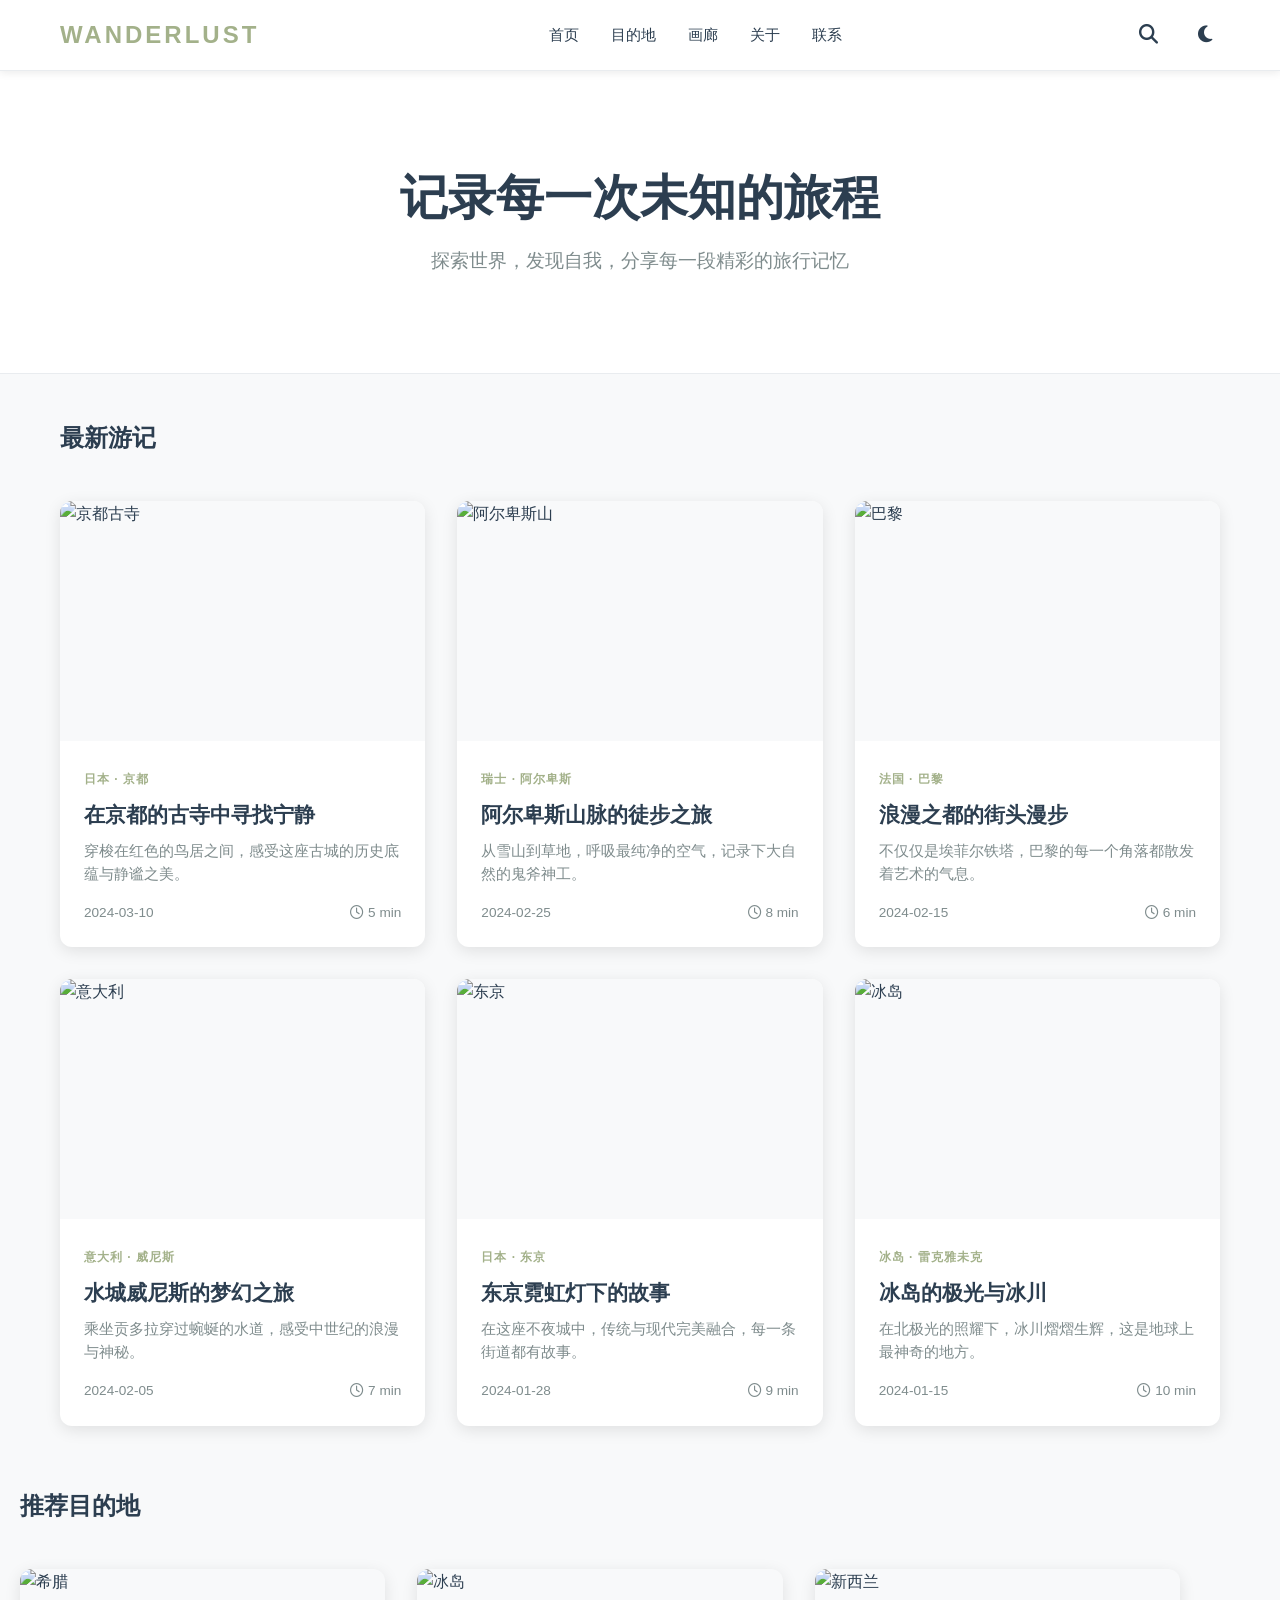
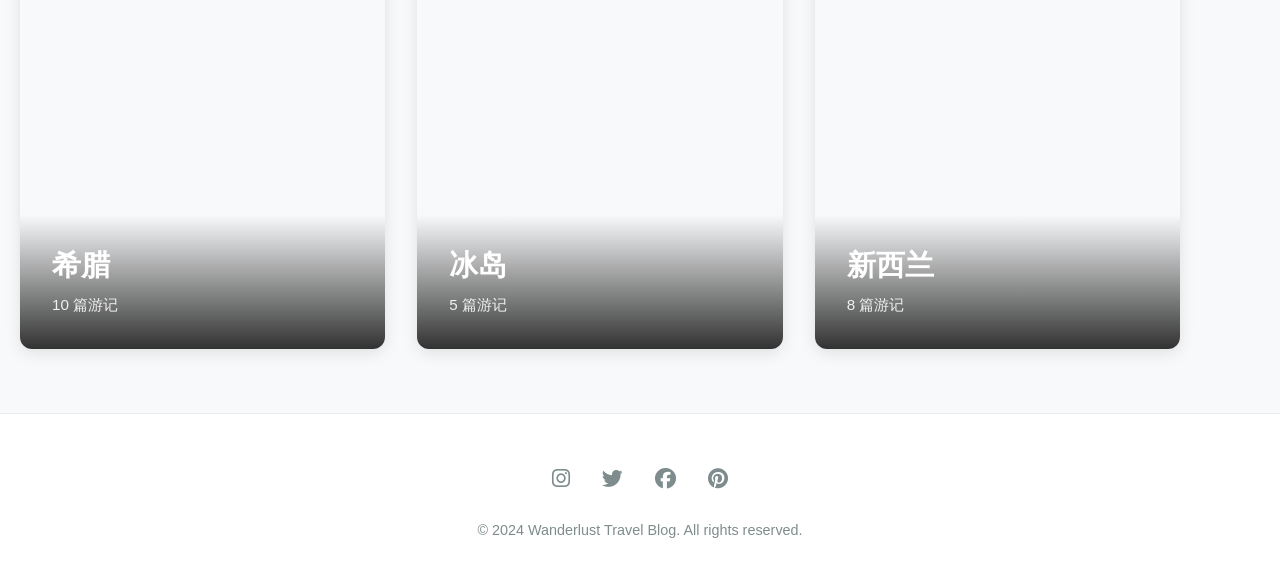
==== index.html @ c38ecd41 "Add files via upload" ====
<!DOCTYPE html>
<html lang="zh-CN">
<head>
    <meta charset="UTF-8">
    <meta name="viewport" content="width=device-width, initial-scale=1.0">
    <meta name="description" content="心之所向 - 个人旅行博客，分享全球旅行游记、攻略和精美照片。">
    <title>心之所向 - 旅行博客</title>
    <link rel="stylesheet" href="css/style.css">
    <link rel="stylesheet" href="https://cdnjs.cloudflare.com/ajax/libs/font-awesome/6.4.0/css/all.min.css">
</head>
<body>
    <!-- Header & Navigation -->
    <header>
        <div class="container">
            <nav>
                <div class="logo">WANDERLUST</div>
                <ul class="nav-menu">
                    <li><a href="index.html">首页</a></li>
                    <li><a href="destinations.html">目的地</a></li>
                    <li><a href="gallery.html">画廊</a></li>
                    <li><a href="about.html">关于</a></li>
                    <li><a href="contact.html">联系</a></li>
                </ul>
                <div class="nav-actions">
                    <button class="nav-btn" id="search-toggle" title="搜索">
                        <i class="fas fa-search"></i>
                    </button>
                    <button class="nav-btn" id="theme-toggle" title="切换主题">
                        <i class="fas fa-moon"></i>
                    </button>
                </div>
            </nav>
        </div>
    </header>

    <!-- Hero Section -->
    <section class="hero">
        <div class="container">
            <h1>记录每一次未知的旅程</h1>
            <p>探索世界，发现自我，分享每一段精彩的旅行记忆</p>
        </div>
    </section>

    <!-- Main Content -->
    <main>
        <!-- Latest Articles -->
        <section class="container">
            <h2 style="margin-top: 3rem; margin-bottom: 2rem;">最新游记</h2>
            <div class="grid" id="articles-grid">
                <!-- Article 1 -->
                <article class="card">
                    <a href="post/article.html">
                        <div class="card-image">
                            <img src="https://images.unsplash.com/photo-1506744038136-46273834b3fb?auto=format&fit=crop&w=800&q=80" alt="京都古寺">
                        </div>
                        <div class="card-content">
                            <span class="card-tag">日本 · 京都</span>
                            <h3 class="card-title">在京都的古寺中寻找宁静</h3>
                            <p class="card-desc">穿梭在红色的鸟居之间，感受这座古城的历史底蕴与静谧之美。</p>
                            <div class="card-meta">
                                <span>2024-03-10</span>
                                <span><i class="far fa-clock"></i> 5 min</span>
                            </div>
                        </div>
                    </a>
                </article>

                <!-- Article 2 -->
                <article class="card">
                    <a href="post/article.html">
                        <div class="card-image">
                            <img src="https://images.unsplash.com/photo-1476514525535-07fb3b4ae5f1?auto=format&fit=crop&w=800&q=80" alt="阿尔卑斯山">
                        </div>
                        <div class="card-content">
                            <span class="card-tag">瑞士 · 阿尔卑斯</span>
                            <h3 class="card-title">阿尔卑斯山脉的徒步之旅</h3>
                            <p class="card-desc">从雪山到草地，呼吸最纯净的空气，记录下大自然的鬼斧神工。</p>
                            <div class="card-meta">
                                <span>2024-02-25</span>
                                <span><i class="far fa-clock"></i> 8 min</span>
                            </div>
                        </div>
                    </a>
                </article>

                <!-- Article 3 -->
                <article class="card">
                    <a href="post/article.html">
                        <div class="card-image">
                            <img src="https://images.unsplash.com/photo-1502602898657-3e91760cbb34?auto=format&fit=crop&w=800&q=80" alt="巴黎">
                        </div>
                        <div class="card-content">
                            <span class="card-tag">法国 · 巴黎</span>
                            <h3 class="card-title">浪漫之都的街头漫步</h3>
                            <p class="card-desc">不仅仅是埃菲尔铁塔，巴黎的每一个角落都散发着艺术的气息。</p>
                            <div class="card-meta">
                                <span>2024-02-15</span>
                                <span><i class="far fa-clock"></i> 6 min</span>
                            </div>
                        </div>
                    </a>
                </article>

                <!-- Article 4 -->
                <article class="card">
                    <a href="post/article.html">
                        <div class="card-image">
                            <img src="https://images.unsplash.com/photo-1523906834658-6e24ef2386f9?auto=format&fit=crop&w=800&q=80" alt="意大利">
                        </div>
                        <div class="card-content">
                            <span class="card-tag">意大利 · 威尼斯</span>
                            <h3 class="card-title">水城威尼斯的梦幻之旅</h3>
                            <p class="card-desc">乘坐贡多拉穿过蜿蜒的水道，感受中世纪的浪漫与神秘。</p>
                            <div class="card-meta">
                                <span>2024-02-05</span>
                                <span><i class="far fa-clock"></i> 7 min</span>
                            </div>
                        </div>
                    </a>
                </article>

                <!-- Article 5 -->
                <article class="card">
                    <a href="post/article.html">
                        <div class="card-image">
                            <img src="https://images.unsplash.com/photo-1493976040374-85c8e12f0c0e?auto=format&fit=crop&w=800&q=80" alt="东京">
                        </div>
                        <div class="card-content">
                            <span class="card-tag">日本 · 东京</span>
                            <h3 class="card-title">东京霓虹灯下的故事</h3>
                            <p class="card-desc">在这座不夜城中，传统与现代完美融合，每一条街道都有故事。</p>
                            <div class="card-meta">
                                <span>2024-01-28</span>
                                <span><i class="far fa-clock"></i> 9 min</span>
                            </div>
                        </div>
                    </a>
                </article>

                <!-- Article 6 -->
                <article class="card">
                    <a href="post/article.html">
                        <div class="card-image">
                            <img src="https://images.unsplash.com/photo-1516483638261-f4dbaf036963?auto=format&fit=crop&w=800&q=80" alt="冰岛">
                        </div>
                        <div class="card-content">
                            <span class="card-tag">冰岛 · 雷克雅未克</span>
                            <h3 class="card-title">冰岛的极光与冰川</h3>
                            <p class="card-desc">在北极光的照耀下，冰川熠熠生辉，这是地球上最神奇的地方。</p>
                            <div class="card-meta">
                                <span>2024-01-15</span>
                                <span><i class="far fa-clock"></i> 10 min</span>
                            </div>
                        </div>
                    </a>
                </article>
            </div>
        </section>

        <!-- Featured Destinations -->
        <section class="container" style="margin: 4rem 0;">
            <h2 style="margin-bottom: 2rem;">推荐目的地</h2>
            <div class="grid">
                <div class="destination-card">
                    <img src="https://images.unsplash.com/photo-1533105079780-92b9be482077?auto=format&fit=crop&w=800&q=80" alt="希腊">
                    <div class="destination-overlay">
                        <h3>希腊</h3>
                        <p>10 篇游记</p>
                    </div>
                </div>
                <div class="destination-card">
                    <img src="https://images.unsplash.com/photo-1504280390367-361c6d9f38f4?auto=format&fit=crop&w=800&q=80" alt="冰岛">
                    <div class="destination-overlay">
                        <h3>冰岛</h3>
                        <p>5 篇游记</p>
                    </div>
                </div>
                <div class="destination-card">
                    <img src="https://images.unsplash.com/photo-1501785888041-af3ef285b470?auto=format&fit=crop&w=800&q=80" alt="新西兰">
                    <div class="destination-overlay">
                        <h3>新西兰</h3>
                        <p>8 篇游记</p>
                    </div>
                </div>
            </div>
        </section>
    </main>

    <!-- Search Modal -->
    <div class="search-modal" id="search-modal">
        <div class="search-modal-content">
            <input type="text" class="search-input" id="search-input" placeholder="搜索文章、目的地...">
            <div class="search-results" id="search-results"></div>
        </div>
    </div>

    <!-- Footer -->
    <footer>
        <div class="container">
            <div class="footer-content">
                <div class="footer-links">
                    <a href="#" title="Instagram"><i class="fab fa-instagram"></i></a>
                    <a href="#" title="Twitter"><i class="fab fa-twitter"></i></a>
                    <a href="#" title="Facebook"><i class="fab fa-facebook"></i></a>
                    <a href="#" title="Pinterest"><i class="fab fa-pinterest"></i></a>
                </div>
                <p class="footer-copyright">&copy; 2024 Wanderlust Travel Blog. All rights reserved.</p>
            </div>
        </div>
    </footer>

    <script src="js/main.js"></script>
</body>
</html>
---- css/style.css ----
/* ============================================
   Travel Blog - Morandi Color Palette
   Light Mode: Soft grays, sage greens, dusty roses
   Dark Mode: Deep grays with warm accents
   ============================================ */

:root {
  /* Light Mode Colors */
  --bg-primary: #f8f9fa;
  --bg-secondary: #ffffff;
  --text-primary: #2c3e50;
  --text-secondary: #7f8c8d;
  --accent-main: #a3b18a;
  --accent-alt: #b5838d;
  --border-color: #e9ecef;
  --shadow-sm: 0 2px 8px rgba(0, 0, 0, 0.08);
  --shadow-md: 0 4px 16px rgba(0, 0, 0, 0.1);
  --shadow-lg: 0 8px 32px rgba(0, 0, 0, 0.12);
}

[data-theme="dark"] {
  /* Dark Mode Colors */
  --bg-primary: #0f1419;
  --bg-secondary: #1a1f2e;
  --text-primary: #e8eaed;
  --text-secondary: #9ca3af;
  --accent-main: #84a59d;
  --accent-alt: #c9a87c;
  --border-color: #2d3748;
  --shadow-sm: 0 2px 8px rgba(0, 0, 0, 0.3);
  --shadow-md: 0 4px 16px rgba(0, 0, 0, 0.4);
  --shadow-lg: 0 8px 32px rgba(0, 0, 0, 0.5);
}

* {
  margin: 0;
  padding: 0;
  box-sizing: border-box;
}

html {
  scroll-behavior: smooth;
}

body {
  font-family: -apple-system, BlinkMacSystemFont, 'Segoe UI', 'PingFang SC', 'Hiragino Sans GB', 'Microsoft YaHei', sans-serif;
  background-color: var(--bg-primary);
  color: var(--text-primary);
  line-height: 1.6;
  transition: background-color 0.3s ease, color 0.3s ease;
}

a {
  color: inherit;
  text-decoration: none;
  transition: color 0.3s ease;
}

a:hover {
  color: var(--accent-main);
}

img {
  max-width: 100%;
  height: auto;
  display: block;
}

ul, ol {
  list-style: none;
}

h1, h2, h3, h4, h5, h6 {
  line-height: 1.3;
  margin-bottom: 1rem;
}

p {
  margin-bottom: 1rem;
}

/* ============================================
   Container & Layout
   ============================================ */

.container {
  max-width: 1200px;
  margin: 0 auto;
  padding: 0 20px;
}

.container-narrow {
  max-width: 800px;
  margin: 0 auto;
  padding: 0 20px;
}

/* ============================================
   Header & Navigation
   ============================================ */

header {
  position: sticky;
  top: 0;
  z-index: 1000;
  background: var(--bg-secondary);
  border-bottom: 1px solid var(--border-color);
  backdrop-filter: blur(10px);
  box-shadow: var(--shadow-sm);
}

nav {
  display: flex;
  justify-content: space-between;
  align-items: center;
  padding: 1rem 0;
}

.logo {
  font-size: 1.5rem;
  font-weight: 700;
  letter-spacing: 3px;
  color: var(--accent-main);
  text-transform: uppercase;
}

.nav-menu {
  display: flex;
  gap: 2rem;
}

.nav-menu a {
  font-size: 0.95rem;
  font-weight: 500;
  position: relative;
  padding-bottom: 0.25rem;
}

.nav-menu a::after {
  content: '';
  position: absolute;
  bottom: 0;
  left: 0;
  width: 0;
  height: 2px;
  background: var(--accent-main);
  transition: width 0.3s ease;
}

.nav-menu a:hover::after {
  width: 100%;
}

.nav-actions {
  display: flex;
  gap: 1.5rem;
  align-items: center;
}

.nav-btn {
  background: none;
  border: none;
  cursor: pointer;
  font-size: 1.2rem;
  color: var(--text-primary);
  transition: color 0.3s ease;
  padding: 0.5rem;
}

.nav-btn:hover {
  color: var(--accent-main);
}

/* ============================================
   Hero Section
   ============================================ */

.hero {
  padding: 6rem 0;
  text-align: center;
  background: var(--bg-secondary);
  border-bottom: 1px solid var(--border-color);
}

.hero h1 {
  font-size: 3rem;
  margin-bottom: 1rem;
  color: var(--text-primary);
}

.hero p {
  font-size: 1.2rem;
  color: var(--text-secondary);
  margin-bottom: 0;
}

/* ============================================
   Grid & Card Styles
   ============================================ */

.grid {
  display: grid;
  grid-template-columns: repeat(auto-fill, minmax(320px, 1fr));
  gap: 2rem;
  margin: 3rem 0;
}

.card {
  background: var(--bg-secondary);
  border-radius: 12px;
  overflow: hidden;
  box-shadow: var(--shadow-md);
  transition: transform 0.3s ease, box-shadow 0.3s ease;
  cursor: pointer;
}

.card:hover {
  transform: translateY(-8px);
  box-shadow: var(--shadow-lg);
}

.card-image {
  width: 100%;
  height: 240px;
  overflow: hidden;
  background: var(--bg-primary);
}

.card-image img {
  width: 100%;
  height: 100%;
  object-fit: cover;
  transition: transform 0.4s ease;
}

.card:hover .card-image img {
  transform: scale(1.08);
}

.card-content {
  padding: 1.5rem;
}

.card-tag {
  display: inline-block;
  font-size: 0.75rem;
  font-weight: 700;
  text-transform: uppercase;
  letter-spacing: 1px;
  color: var(--accent-main);
  margin-bottom: 0.75rem;
}

.card-title {
  font-size: 1.3rem;
  margin-bottom: 0.75rem;
  color: var(--text-primary);
}

.card-desc {
  font-size: 0.95rem;
  color: var(--text-secondary);
  margin-bottom: 1rem;
  line-height: 1.5;
}

.card-meta {
  font-size: 0.85rem;
  color: var(--text-secondary);
  display: flex;
  justify-content: space-between;
}

/* ============================================
   Masonry Gallery
   ============================================ */

.masonry-grid {
  display: grid;
  grid-template-columns: repeat(auto-fill, minmax(280px, 1fr));
  grid-auto-rows: 10px;
  gap: 1.5rem;
  margin: 3rem 0;
}

.masonry-item {
  background: var(--bg-secondary);
  border-radius: 12px;
  overflow: hidden;
  box-shadow: var(--shadow-md);
  transition: transform 0.3s ease, box-shadow 0.3s ease;
  cursor: pointer;
}

.masonry-item:hover {
  transform: scale(1.02);
  box-shadow: var(--shadow-lg);
}

.masonry-item img {
  width: 100%;
  height: 100%;
  object-fit: cover;
}

/* ============================================
   Article Page
   ============================================ */

.article-hero {
  height: 60vh;
  background-size: cover;
  background-position: center;
  display: flex;
  align-items: center;
  justify-content: center;
  position: relative;
  margin-bottom: 3rem;
}

.article-hero::before {
  content: '';
  position: absolute;
  top: 0;
  left: 0;
  right: 0;
  bottom: 0;
  background: rgba(0, 0, 0, 0.35);
  z-index: 1;
}

.article-hero-content {
  position: relative;
  z-index: 2;
  text-align: center;
  color: white;
  max-width: 800px;
  padding: 2rem;
}

.article-hero-content h1 {
  font-size: 2.8rem;
  margin-bottom: 1rem;
}

.article-hero-content .card-tag {
  color: rgba(255, 255, 255, 0.9);
}

.article-meta {
  font-size: 1rem;
  opacity: 0.9;
}

.article-body {
  max-width: 800px;
  margin: 0 auto;
  padding: 0 20px;
}

.article-content {
  font-size: 1.1rem;
  line-height: 1.8;
  color: var(--text-primary);
}

.article-content p {
  margin-bottom: 1.5rem;
}

.article-content h2 {
  font-size: 1.8rem;
  margin-top: 2rem;
  margin-bottom: 1rem;
  color: var(--text-primary);
}

.article-content h3 {
  font-size: 1.4rem;
  margin-top: 1.5rem;
  margin-bottom: 0.75rem;
  color: var(--text-primary);
}

.article-gallery {
  display: grid;
  grid-template-columns: repeat(2, 1fr);
  gap: 1.5rem;
  margin: 2rem 0;
  border-radius: 12px;
  overflow: hidden;
}

.article-gallery img {
  width: 100%;
  height: auto;
  border-radius: 8px;
}

.video-embed {
  position: relative;
  width: 100%;
  padding-bottom: 56.25%;
  height: 0;
  overflow: hidden;
  margin: 2rem 0;
  border-radius: 12px;
}

.video-embed iframe {
  position: absolute;
  top: 0;
  left: 0;
  width: 100%;
  height: 100%;
  border: none;
  border-radius: 12px;
}

/* ============================================
   Destination Cards
   ============================================ */

.destination-card {
  position: relative;
  height: 380px;
  border-radius: 12px;
  overflow: hidden;
  cursor: pointer;
  box-shadow: var(--shadow-md);
  transition: transform 0.3s ease;
}

.destination-card:hover {
  transform: translateY(-8px);
}

.destination-card img {
  width: 100%;
  height: 100%;
  object-fit: cover;
  transition: transform 0.4s ease;
}

.destination-card:hover img {
  transform: scale(1.1);
}

.destination-overlay {
  position: absolute;
  bottom: 0;
  left: 0;
  right: 0;
  padding: 2rem;
  background: linear-gradient(to top, rgba(0, 0, 0, 0.8), transparent);
  color: white;
  z-index: 2;
}

.destination-overlay h3 {
  font-size: 1.8rem;
  margin-bottom: 0.5rem;
}

.destination-overlay p {
  font-size: 0.95rem;
  opacity: 0.9;
  margin-bottom: 0;
}

/* ============================================
   About Section
   ============================================ */

.about-grid {
  display: grid;
  grid-template-columns: 1fr 1fr;
  gap: 3rem;
  align-items: center;
  margin: 3rem 0;
}

.about-image {
  border-radius: 12px;
  overflow: hidden;
  box-shadow: var(--shadow-lg);
}

.about-image img {
  width: 100%;
  height: auto;
}

.about-content h2 {
  font-size: 2rem;
  margin-bottom: 1.5rem;
  color: var(--accent-main);
}

.about-content p {
  font-size: 1.05rem;
  line-height: 1.8;
  margin-bottom: 1.5rem;
}

/* ============================================
   Contact Form
   ============================================ */

.contact-form-wrapper {
  max-width: 600px;
  margin: 3rem auto;
  background: var(--bg-secondary);
  padding: 2.5rem;
  border-radius: 12px;
  box-shadow: var(--shadow-md);
}

.form-group {
  margin-bottom: 1.5rem;
}

.form-group label {
  display: block;
  font-weight: 600;
  margin-bottom: 0.5rem;
  color: var(--text-primary);
}

.form-group input,
.form-group textarea {
  width: 100%;
  padding: 0.75rem;
  border: 1px solid var(--border-color);
  border-radius: 8px;
  background: var(--bg-primary);
  color: var(--text-primary);
  font-family: inherit;
  font-size: 1rem;
  transition: border-color 0.3s ease;
}

.form-group input:focus,
.form-group textarea:focus {
  outline: none;
  border-color: var(--accent-main);
  box-shadow: 0 0 0 3px rgba(163, 177, 138, 0.1);
}

.form-group textarea {
  resize: vertical;
  min-height: 150px;
}

.btn-submit {
  width: 100%;
  padding: 0.875rem;
  background: var(--accent-main);
  color: white;
  border: none;
  border-radius: 8px;
  font-size: 1rem;
  font-weight: 600;
  cursor: pointer;
  transition: background 0.3s ease, transform 0.2s ease;
}

.btn-submit:hover {
  background: var(--accent-alt);
  transform: translateY(-2px);
}

.btn-submit:active {
  transform: translateY(0);
}

/* ============================================
   Search Modal
   ============================================ */

.search-modal {
  position: fixed;
  top: 0;
  left: 0;
  width: 100%;
  height: 100%;
  background: rgba(0, 0, 0, 0.7);
  display: none;
  justify-content: center;
  align-items: center;
  z-index: 2000;
  padding: 20px;
}

.search-modal.active {
  display: flex;
}

.search-modal-content {
  background: var(--bg-secondary);
  padding: 2rem;
  border-radius: 12px;
  width: 100%;
  max-width: 600px;
  box-shadow: var(--shadow-lg);
}

.search-input {
  width: 100%;
  padding: 1rem;
  border: 2px solid var(--border-color);
  border-radius: 8px;
  font-size: 1.1rem;
  background: var(--bg-primary);
  color: var(--text-primary);
  margin-bottom: 1rem;
  transition: border-color 0.3s ease;
}

.search-input:focus {
  outline: none;
  border-color: var(--accent-main);
}

.search-results {
  max-height: 400px;
  overflow-y: auto;
}

.search-result-item {
  padding: 1rem;
  border-bottom: 1px solid var(--border-color);
  cursor: pointer;
  transition: background 0.2s ease;
}

.search-result-item:hover {
  background: var(--bg-primary);
}

/* ============================================
   Footer
   ============================================ */

footer {
  background: var(--bg-secondary);
  border-top: 1px solid var(--border-color);
  padding: 3rem 0 1.5rem;
  margin-top: 4rem;
}

.footer-content {
  text-align: center;
}

.footer-links {
  display: flex;
  justify-content: center;
  gap: 2rem;
  margin-bottom: 1.5rem;
}

.footer-links a {
  font-size: 1.3rem;
  color: var(--text-secondary);
  transition: color 0.3s ease;
}

.footer-links a:hover {
  color: var(--accent-main);
}

.footer-copyright {
  font-size: 0.9rem;
  color: var(--text-secondary);
}

/* ============================================
   Responsive Design
   ============================================ */

@media (max-width: 768px) {
  .nav-menu {
    display: none;
  }

  .hero h1 {
    font-size: 2rem;
  }

  .grid {
    grid-template-columns: 1fr;
  }

  .article-gallery {
    grid-template-columns: 1fr;
  }

  .about-grid {
    grid-template-columns: 1fr;
    gap: 2rem;
  }

  .article-hero-content h1 {
    font-size: 1.8rem;
  }

  .masonry-grid {
    grid-template-columns: repeat(2, 1fr);
  }
}

@media (max-width: 480px) {
  .logo {
    font-size: 1.2rem;
    letter-spacing: 1px;
  }

  .hero h1 {
    font-size: 1.5rem;
  }

  .hero p {
    font-size: 1rem;
  }

  .grid {
    gap: 1rem;
  }

  .masonry-grid {
    grid-template-columns: 1fr;
  }

  .contact-form-wrapper {
    padding: 1.5rem;
  }

  .article-hero-content h1 {
    font-size: 1.3rem;
  }
}

/* ============================================
   Utility Classes
   ============================================ */

.text-center {
  text-align: center;
}

.mt-1 { margin-top: 0.5rem; }
.mt-2 { margin-top: 1rem; }
.mt-3 { margin-top: 1.5rem; }
.mt-4 { margin-top: 2rem; }

.mb-1 { margin-bottom: 0.5rem; }
.mb-2 { margin-bottom: 1rem; }
.mb-3 { margin-bottom: 1.5rem; }
.mb-4 { margin-bottom: 2rem; }

.hidden {
  display: none;
}


/* ============================================
   Comments Section
   ============================================ */

.comments-section {
  margin-top: 4rem;
  padding-top: 2rem;
  border-top: 2px solid var(--border-color);
}

.comments-title {
  font-size: 1.8rem;
  margin-bottom: 2rem;
  color: var(--text-primary);
}

.comment-count {
  display: inline-block;
  background: var(--accent-main);
  color: white;
  padding: 0.25rem 0.75rem;
  border-radius: 20px;
  font-size: 0.85rem;
  margin-left: 0.5rem;
}

/* Comment Form */
.comment-form-wrapper {
  background: var(--bg-secondary);
  padding: 2rem;
  border-radius: 12px;
  box-shadow: var(--shadow-md);
  margin-bottom: 2rem;
}

.comment-form-title {
  font-size: 1.2rem;
  margin-bottom: 1.5rem;
  color: var(--text-primary);
}

.comment-form-group {
  margin-bottom: 1.5rem;
}

.comment-form-group label {
  display: block;
  font-weight: 600;
  margin-bottom: 0.5rem;
  color: var(--text-primary);
  font-size: 0.95rem;
}

.comment-form-group input,
.comment-form-group textarea {
  width: 100%;
  padding: 0.75rem;
  border: 1px solid var(--border-color);
  border-radius: 8px;
  background: var(--bg-primary);
  color: var(--text-primary);
  font-family: inherit;
  font-size: 0.95rem;
  transition: border-color 0.3s ease, box-shadow 0.3s ease;
}

.comment-form-group input:focus,
.comment-form-group textarea:focus {
  outline: none;
  border-color: var(--accent-main);
  box-shadow: 0 0 0 3px rgba(163, 177, 138, 0.1);
}

.comment-form-group textarea {
  resize: vertical;
  min-height: 120px;
}

.comment-form-row {
  display: grid;
  grid-template-columns: 1fr 1fr;
  gap: 1rem;
}

.btn-submit-comment {
  background: var(--accent-main);
  color: white;
  padding: 0.875rem 2rem;
  border: none;
  border-radius: 8px;
  font-size: 1rem;
  font-weight: 600;
  cursor: pointer;
  transition: background 0.3s ease, transform 0.2s ease;
}

.btn-submit-comment:hover {
  background: var(--accent-alt);
  transform: translateY(-2px);
}

.btn-submit-comment:active {
  transform: translateY(0);
}

/* Comments List */
.comments-list {
  margin-top: 2rem;
}

.comment-item {
  padding: 1.5rem;
  margin-bottom: 1.5rem;
  background: var(--bg-secondary);
  border-radius: 12px;
  box-shadow: var(--shadow-sm);
  border-left: 4px solid var(--accent-main);
  animation: slideIn 0.3s ease;
}

@keyframes slideIn {
  from {
    opacity: 0;
    transform: translateY(10px);
  }
  to {
    opacity: 1;
    transform: translateY(0);
  }
}

.comment-header {
  display: flex;
  justify-content: space-between;
  align-items: flex-start;
  margin-bottom: 1rem;
}

.comment-author-info {
  display: flex;
  align-items: center;
  gap: 0.75rem;
}

.comment-avatar {
  width: 40px;
  height: 40px;
  border-radius: 50%;
  background: linear-gradient(135deg, var(--accent-main), var(--accent-alt));
  display: flex;
  align-items: center;
  justify-content: center;
  color: white;
  font-weight: 700;
  font-size: 1.1rem;
}

.comment-author-name {
  font-weight: 600;
  color: var(--text-primary);
  font-size: 1rem;
}

.comment-author-email {
  font-size: 0.85rem;
  color: var(--text-secondary);
}

.comment-time {
  font-size: 0.85rem;
  color: var(--text-secondary);
}

.comment-content {
  color: var(--text-primary);
  line-height: 1.6;
  margin-bottom: 1rem;
  word-break: break-word;
}

.comment-actions {
  display: flex;
  gap: 1rem;
}

.comment-reply-btn {
  background: none;
  border: none;
  color: var(--accent-main);
  cursor: pointer;
  font-size: 0.9rem;
  font-weight: 600;
  transition: color 0.3s ease;
  padding: 0;
}

.comment-reply-btn:hover {
  color: var(--accent-alt);
}

.comment-delete-btn {
  background: none;
  border: none;
  color: #e74c3c;
  cursor: pointer;
  font-size: 0.9rem;
  font-weight: 600;
  transition: color 0.3s ease;
  padding: 0;
}

.comment-delete-btn:hover {
  color: #c0392b;
}

/* Nested Comments */
.comment-replies {
  margin-top: 1.5rem;
  padding-left: 1.5rem;
  border-left: 2px solid var(--border-color);
}

.comment-item.reply {
  margin-bottom: 1rem;
  border-left-color: var(--accent-alt);
}

/* Empty State */
.comments-empty {
  text-align: center;
  padding: 2rem;
  color: var(--text-secondary);
}

.comments-empty-icon {
  font-size: 3rem;
  margin-bottom: 1rem;
  opacity: 0.5;
}

/* Responsive */
@media (max-width: 768px) {
  .comment-form-row {
    grid-template-columns: 1fr;
  }

  .comment-header {
    flex-direction: column;
  }

  .comment-time {
    margin-top: 0.5rem;
  }

  .comment-form-wrapper {
    padding: 1.5rem;
  }

  .comment-item {
    padding: 1rem;
  }
}
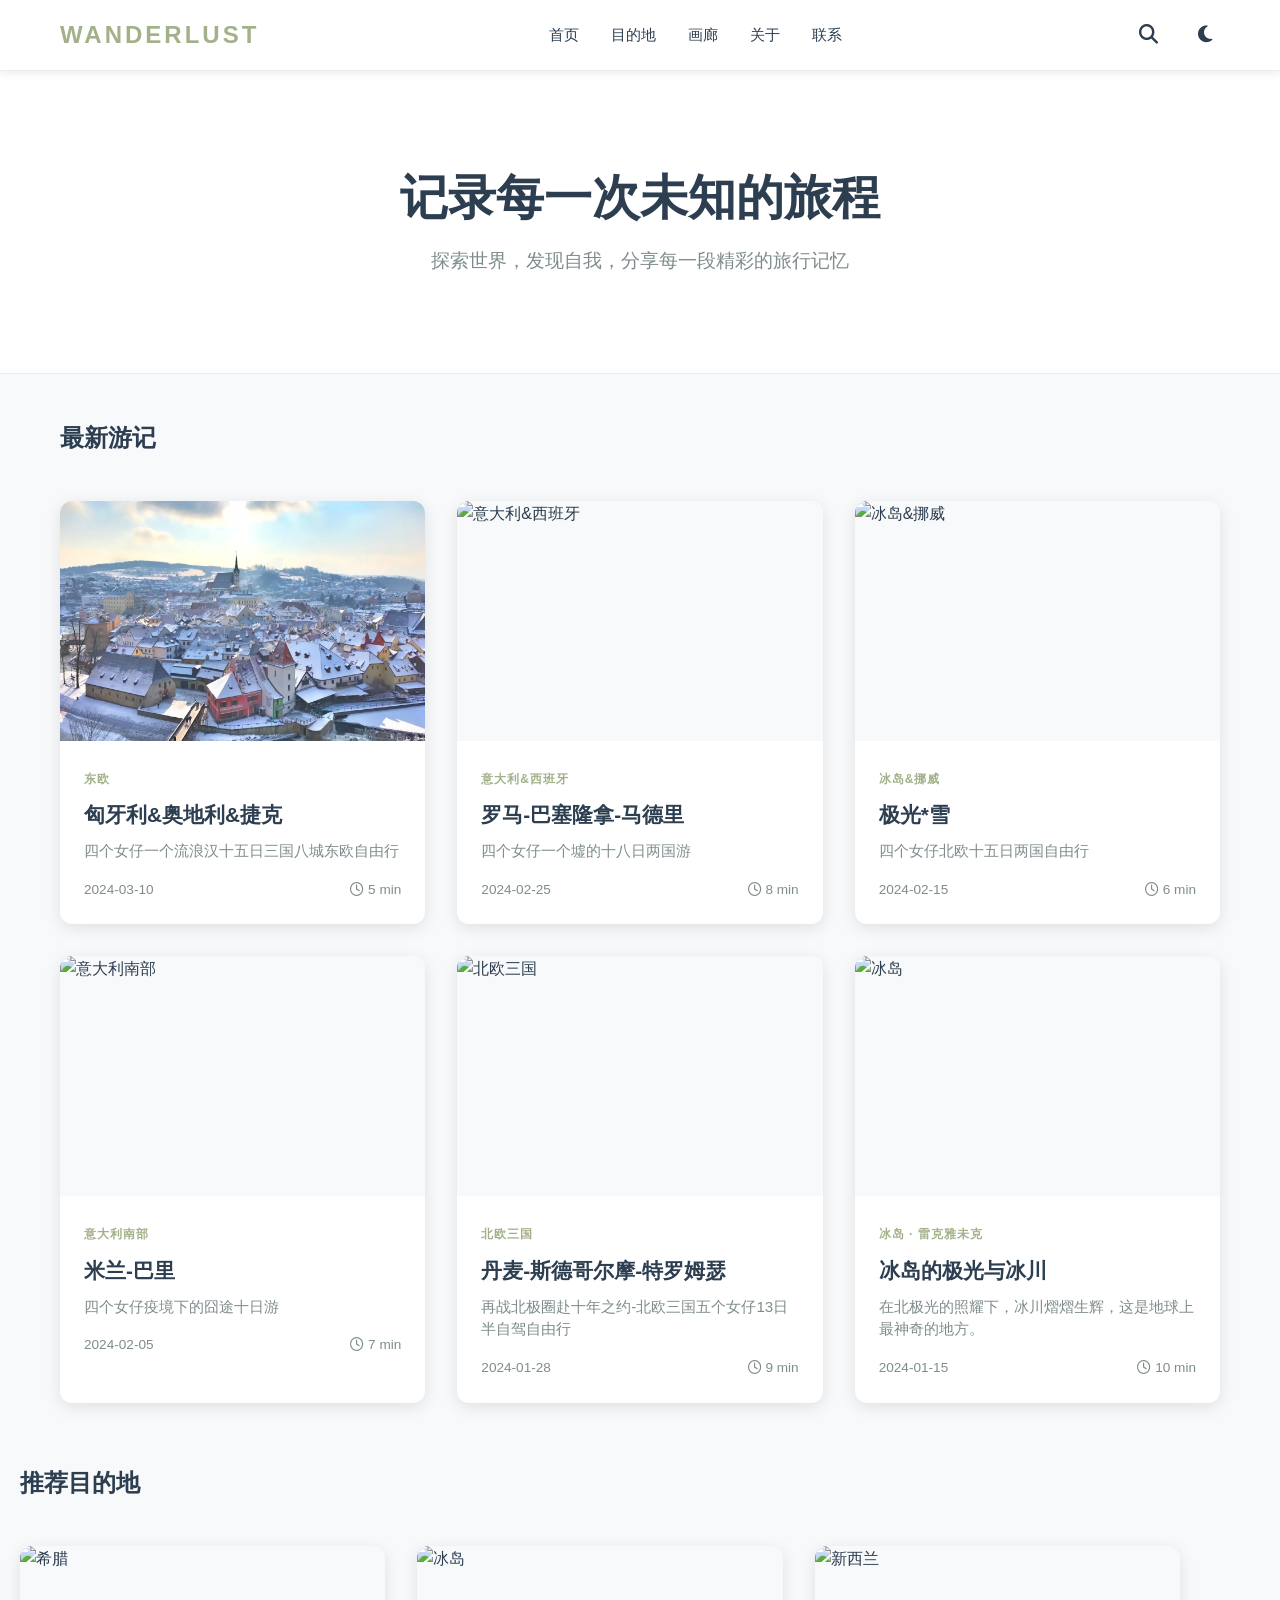
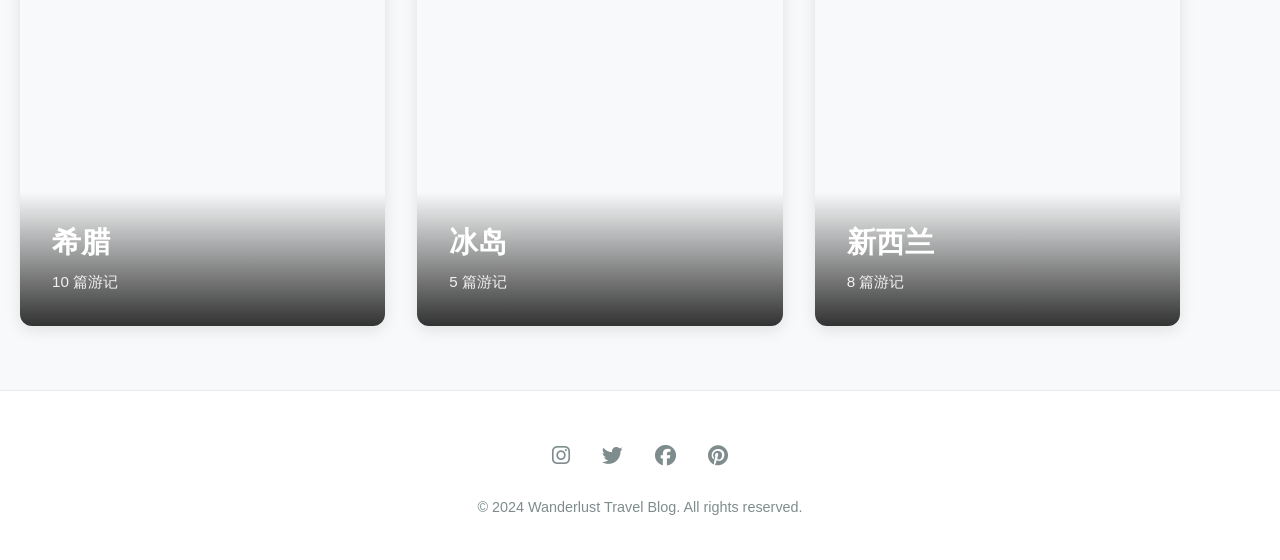
==== commit 74f43b98: "Add files via upload" ====
--- a/index.html
+++ b/index.html
@@ -3,8 +3,8 @@
 <head>
     <meta charset="UTF-8">
     <meta name="viewport" content="width=device-width, initial-scale=1.0">
-    <meta name="description" content="心之所向 - 个人旅行博客，分享全球旅行游记、攻略和精美照片。">
-    <title>心之所向 - 旅行博客</title>
+    <meta name="description" content=""Wander & Palette" 是一个源于对探索的热爱和艺术表达之喜悦的旅行博客。在这里，每一次旅程都透过创意的镜头来呈现——世界成为画布，每一个目的地都为故事增添新的色彩。">
+    <title>Wander & Palette</title>
     <link rel="stylesheet" href="css/style.css">
     <link rel="stylesheet" href="https://cdnjs.cloudflare.com/ajax/libs/font-awesome/6.4.0/css/all.min.css">
 </head>
@@ -51,12 +51,12 @@
                 <article class="card">
                     <a href="post/article.html">
                         <div class="card-image">
-                            <img src="https://images.unsplash.com/photo-1506744038136-46273834b3fb?auto=format&fit=crop&w=800&q=80" alt="京都古寺">
-                        </div>
-                        <div class="card-content">
-                            <span class="card-tag">日本 · 京都</span>
-                            <h3 class="card-title">在京都的古寺中寻找宁静</h3>
-                            <p class="card-desc">穿梭在红色的鸟居之间，感受这座古城的历史底蕴与静谧之美。</p>
+                            <img src="../images/easterneurope-trip/1trip/imagie65.jpg" alt="欧洲">
+                        </div>
+                        <div class="card-content">
+                            <span class="card-tag">东欧</span>
+                            <h3 class="card-title">匈牙利&奥地利&捷克</h3>
+                            <p class="card-desc">四个女仔一个流浪汉十五日三国八城东欧自由行</p>
                             <div class="card-meta">
                                 <span>2024-03-10</span>
                                 <span><i class="far fa-clock"></i> 5 min</span>
@@ -69,12 +69,12 @@
                 <article class="card">
                     <a href="post/article.html">
                         <div class="card-image">
-                            <img src="https://images.unsplash.com/photo-1476514525535-07fb3b4ae5f1?auto=format&fit=crop&w=800&q=80" alt="阿尔卑斯山">
-                        </div>
-                        <div class="card-content">
-                            <span class="card-tag">瑞士 · 阿尔卑斯</span>
-                            <h3 class="card-title">阿尔卑斯山脉的徒步之旅</h3>
-                            <p class="card-desc">从雪山到草地，呼吸最纯净的空气，记录下大自然的鬼斧神工。</p>
+                            <img src="https://images.unsplash.com/photo-1476514525535-07fb3b4ae5f1?auto=format&fit=crop&w=800&q=80" alt="意大利&西班牙">
+                        </div>
+                        <div class="card-content">
+                            <span class="card-tag">意大利&西班牙</span>
+                            <h3 class="card-title">罗马-巴塞隆拿-马德里</h3>
+                            <p class="card-desc">四个女仔一个墟的十八日两国游</p>
                             <div class="card-meta">
                                 <span>2024-02-25</span>
                                 <span><i class="far fa-clock"></i> 8 min</span>
@@ -87,12 +87,12 @@
                 <article class="card">
                     <a href="post/article.html">
                         <div class="card-image">
-                            <img src="https://images.unsplash.com/photo-1502602898657-3e91760cbb34?auto=format&fit=crop&w=800&q=80" alt="巴黎">
-                        </div>
-                        <div class="card-content">
-                            <span class="card-tag">法国 · 巴黎</span>
-                            <h3 class="card-title">浪漫之都的街头漫步</h3>
-                            <p class="card-desc">不仅仅是埃菲尔铁塔，巴黎的每一个角落都散发着艺术的气息。</p>
+                            <img src="https://images.unsplash.com/photo-1502602898657-3e91760cbb34?auto=format&fit=crop&w=800&q=80" alt="冰岛&挪威">
+                        </div>
+                        <div class="card-content">
+                            <span class="card-tag">冰岛&挪威</span>
+                            <h3 class="card-title">极光*雪</h3>
+                            <p class="card-desc">四个女仔北欧十五日两国自由行</p>
                             <div class="card-meta">
                                 <span>2024-02-15</span>
                                 <span><i class="far fa-clock"></i> 6 min</span>
@@ -105,12 +105,12 @@
                 <article class="card">
                     <a href="post/article.html">
                         <div class="card-image">
-                            <img src="https://images.unsplash.com/photo-1523906834658-6e24ef2386f9?auto=format&fit=crop&w=800&q=80" alt="意大利">
-                        </div>
-                        <div class="card-content">
-                            <span class="card-tag">意大利 · 威尼斯</span>
-                            <h3 class="card-title">水城威尼斯的梦幻之旅</h3>
-                            <p class="card-desc">乘坐贡多拉穿过蜿蜒的水道，感受中世纪的浪漫与神秘。</p>
+                            <img src="https://images.unsplash.com/photo-1523906834658-6e24ef2386f9?auto=format&fit=crop&w=800&q=80" alt="意大利南部">
+                        </div>
+                        <div class="card-content">
+                            <span class="card-tag">意大利南部</span>
+                            <h3 class="card-title">米兰-巴里</h3>
+                            <p class="card-desc">四个女仔疫境下的囧途十日游</p>
                             <div class="card-meta">
                                 <span>2024-02-05</span>
                                 <span><i class="far fa-clock"></i> 7 min</span>
@@ -123,12 +123,12 @@
                 <article class="card">
                     <a href="post/article.html">
                         <div class="card-image">
-                            <img src="https://images.unsplash.com/photo-1493976040374-85c8e12f0c0e?auto=format&fit=crop&w=800&q=80" alt="东京">
-                        </div>
-                        <div class="card-content">
-                            <span class="card-tag">日本 · 东京</span>
-                            <h3 class="card-title">东京霓虹灯下的故事</h3>
-                            <p class="card-desc">在这座不夜城中，传统与现代完美融合，每一条街道都有故事。</p>
+                            <img src="https://images.unsplash.com/photo-1493976040374-85c8e12f0c0e?auto=format&fit=crop&w=800&q=80" alt="北欧三国">
+                        </div>
+                        <div class="card-content">
+                            <span class="card-tag">北欧三国</span>
+                            <h3 class="card-title">丹麦-斯德哥尔摩-特罗姆瑟</h3>
+                            <p class="card-desc">再战北极圈赴十年之约-北欧三国五个女仔13日半自驾自由行</p>
                             <div class="card-meta">
                                 <span>2024-01-28</span>
                                 <span><i class="far fa-clock"></i> 9 min</span>
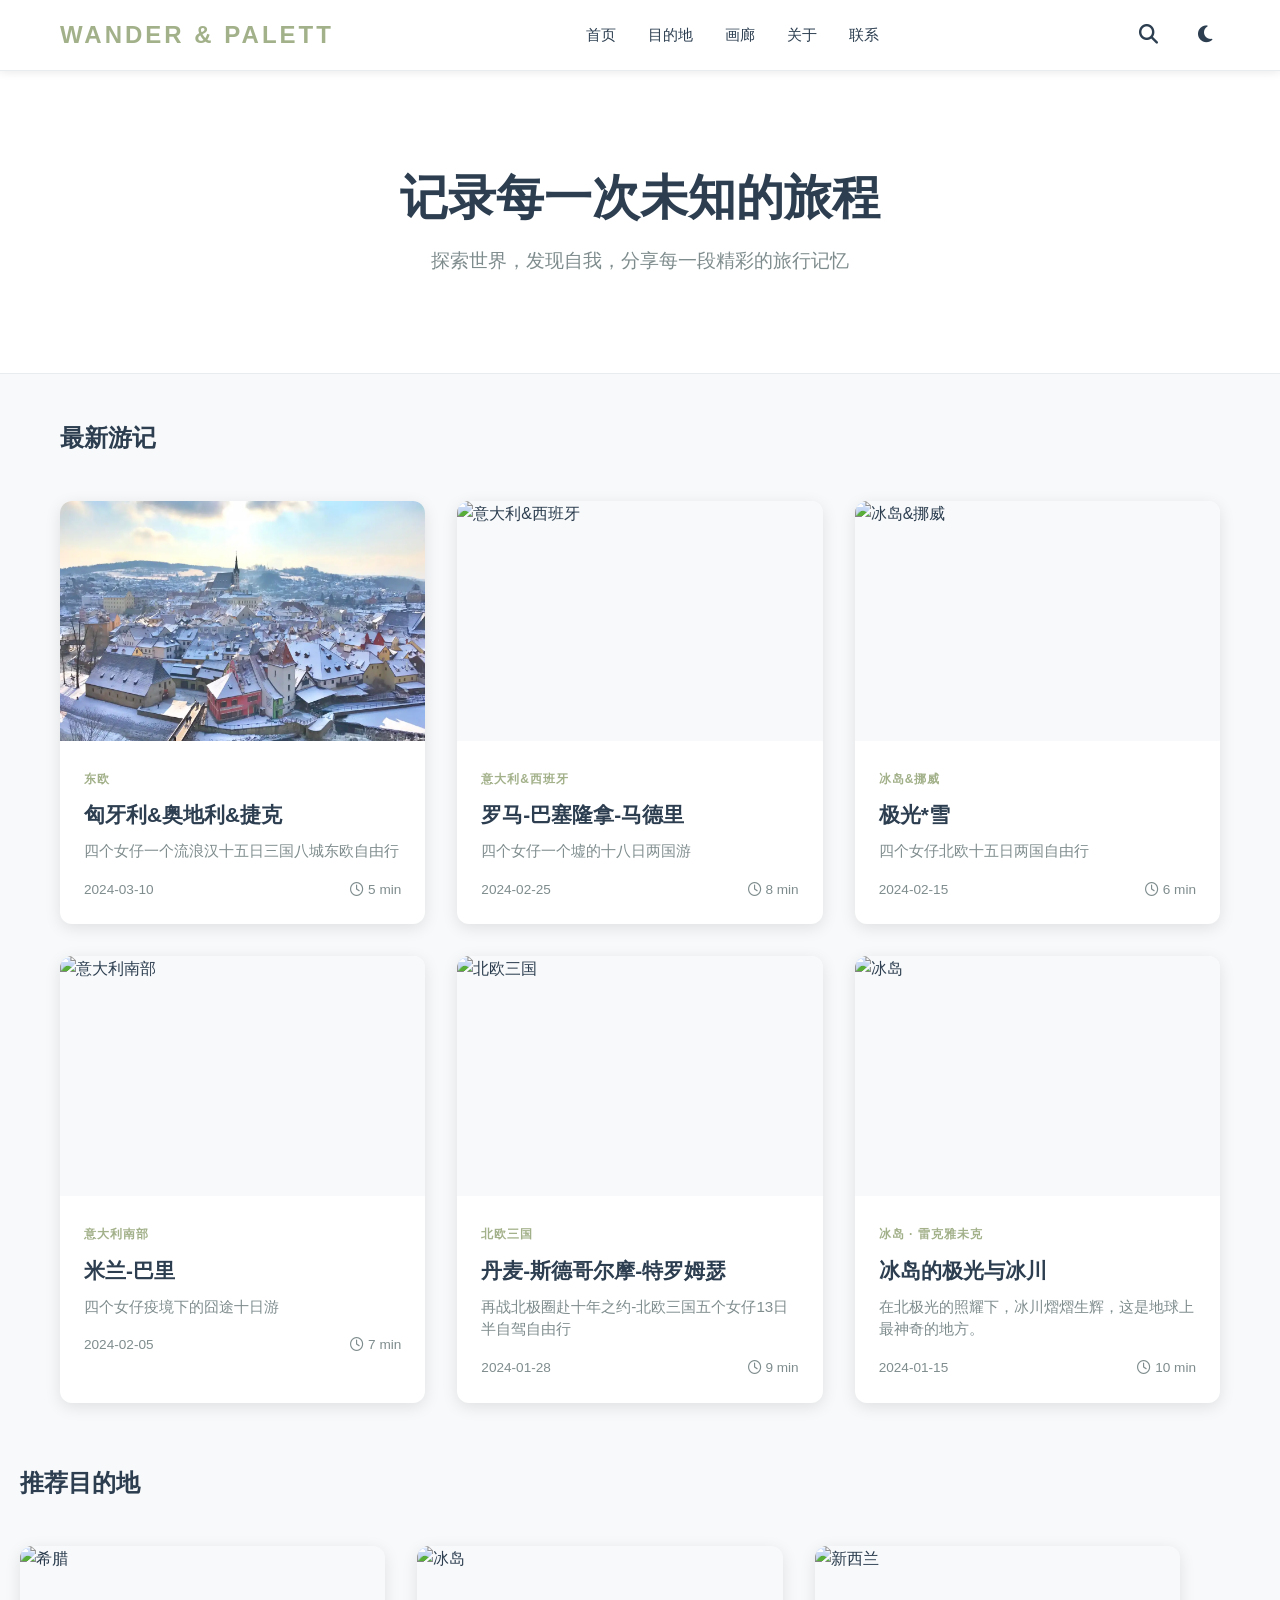
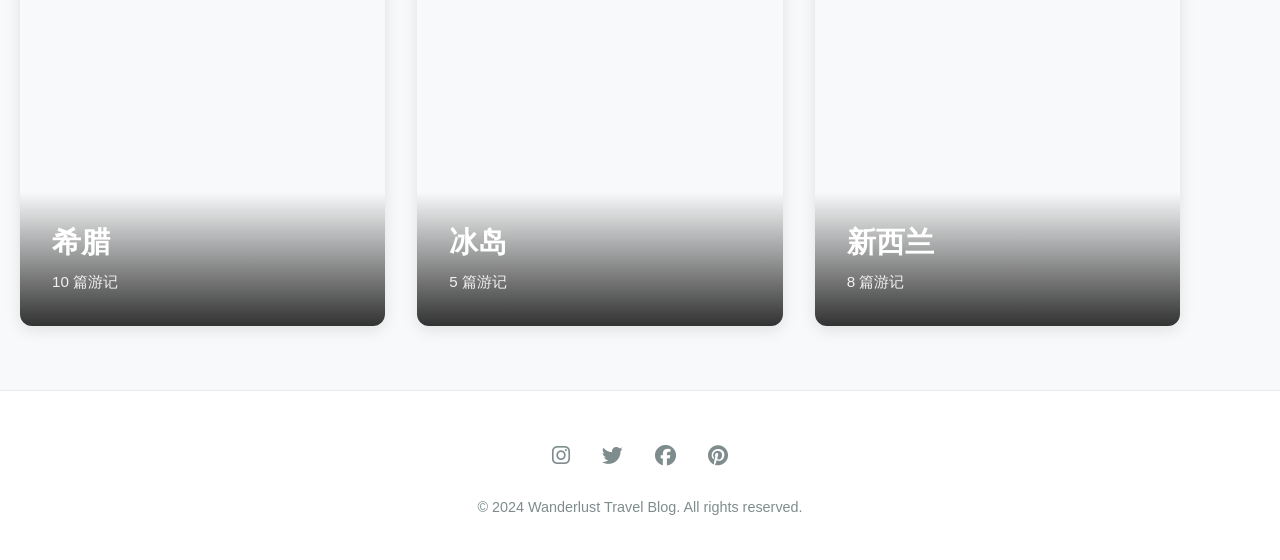
==== commit 22785d01: "Add files via upload" ====
--- a/index.html
+++ b/index.html
@@ -13,7 +13,7 @@
     <header>
         <div class="container">
             <nav>
-                <div class="logo">WANDERLUST</div>
+                <div class="logo">Wander & Palett</div>
                 <ul class="nav-menu">
                     <li><a href="index.html">首页</a></li>
                     <li><a href="destinations.html">目的地</a></li>
@@ -49,9 +49,9 @@
             <div class="grid" id="articles-grid">
                 <!-- Article 1 -->
                 <article class="card">
-                    <a href="post/article.html">
-                        <div class="card-image">
-                            <img src="../images/easterneurope-trip/1trip/imagie65.jpg" alt="欧洲">
+                    <a href="post/easterneurope-trip.html">
+                        <div class="card-image">
+                            <img src="images/easterneurope-trip/1trip/imagie65.jpg" alt="欧洲">
                         </div>
                         <div class="card-content">
                             <span class="card-tag">东欧</span>
